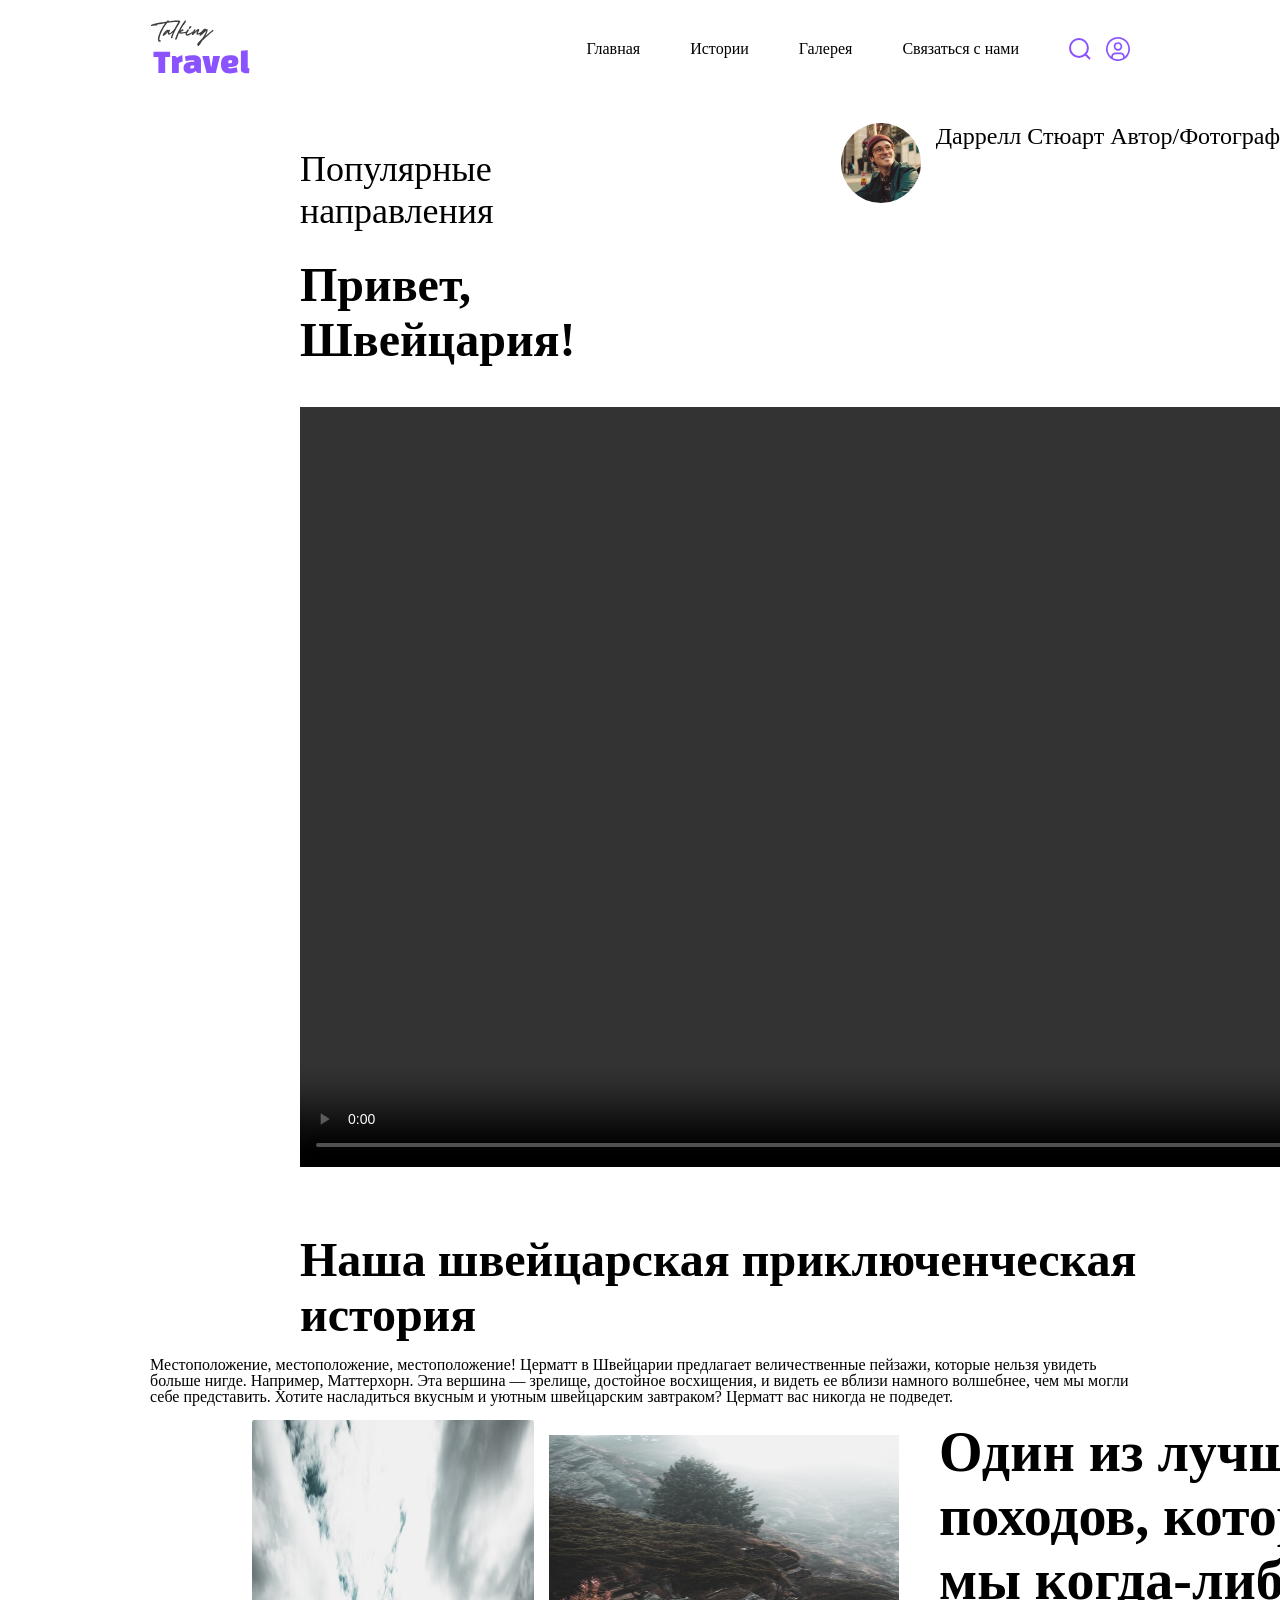
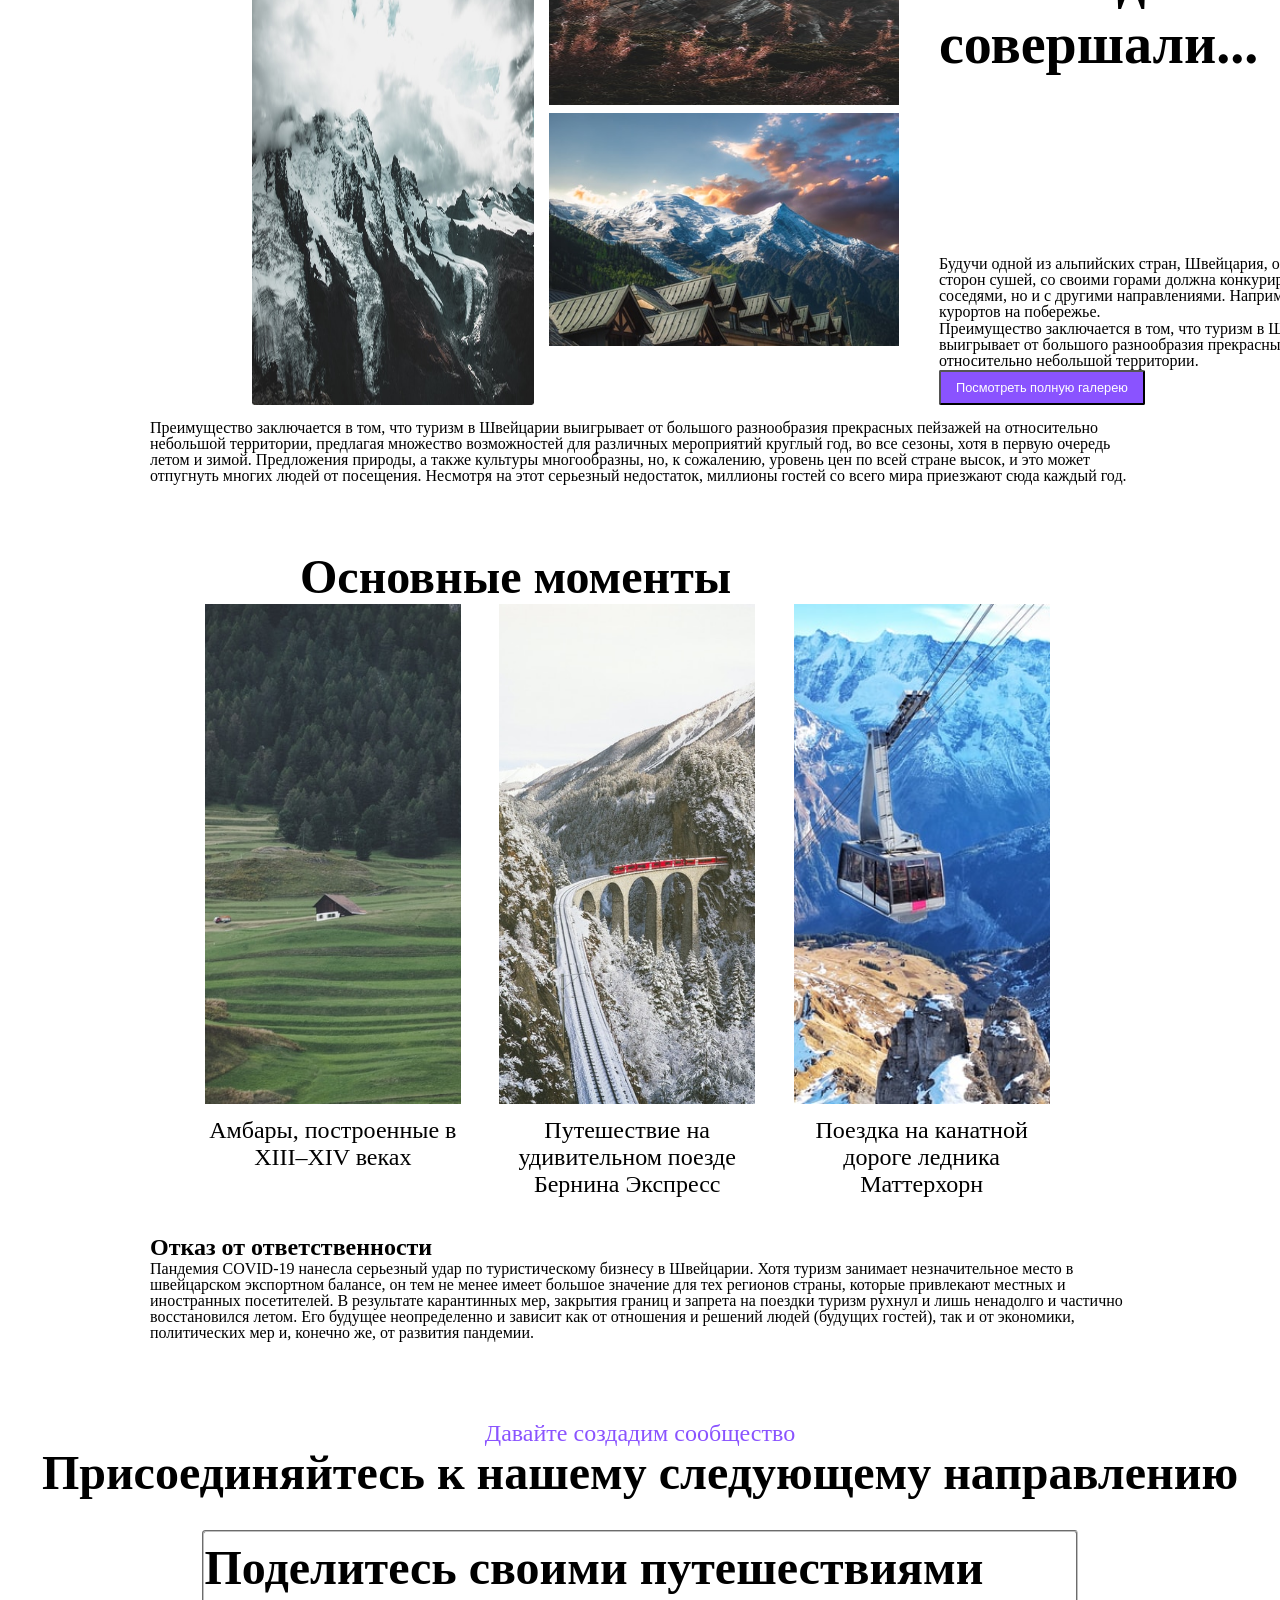
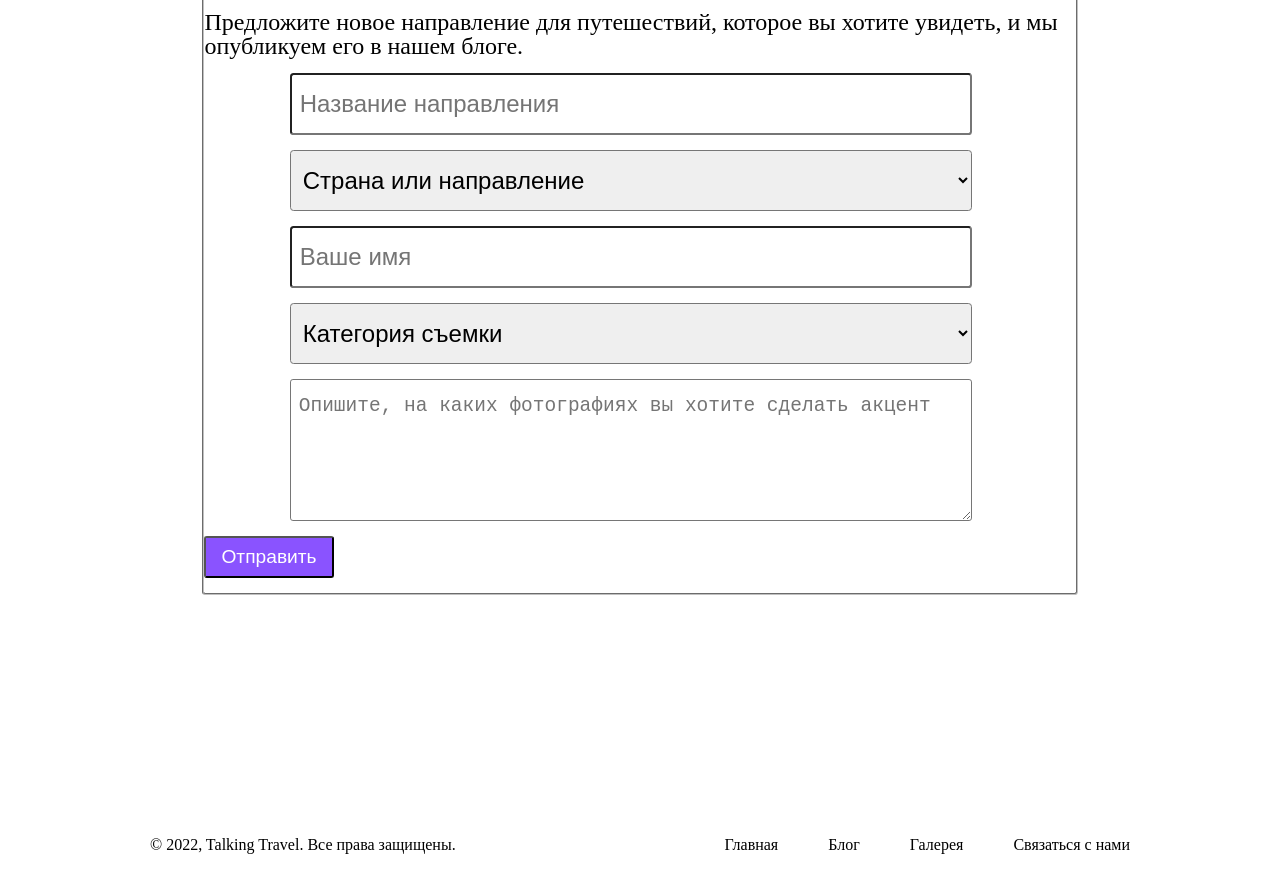
==== Blog.html @ bfe8cf9f "Всё что есть" ====
<!DOCTYPE html>
<html lang="ru">
<head>
  <meta charset="UTF-8" />
  <meta name="viewport" content="width=device-width, initial-scale=1.0" />
  <link rel="stylesheet" href="css/base.css" />
  <link rel="stylesheet" href="css/layout.css" />
  <link rel="stylesheet" href="css/components.css" />
  <link rel="stylesheet" href="css/grid.css" />
  <link rel="stylesheet" href="css/forms.css" />
  <link rel="stylesheet" href="css/backgrounds.css" />
  <title>Главная</title>
</head>
<body>
  <header>
    <picture class="header_logo">
      <img src="assets/images/Logo.svg" alt="Логотип" />
    </picture>
    <nav class="navigation_menu">
      <ul class="navigation_menu_list">
        <li><a href="index.html">Главная</a></li>
        <li><a href="#">Истории</a></li>
        <li><a href="#">Галерея</a></li>
        <li><a href="#">Связаться с нами</a></li>
      </ul>
      <div class="navigation_menu_icons">
        <img src="assets/images/search.svg" alt="Поиск" />
        <img src="assets/images/profile.svg" alt="Профиль" />
      </div>
    </nav>
  </header>

  <main>
    <section class="split_screen_noflex">
      <div class="split_screen">
        <div>
          <span class="split_screen">Популярные направления</span>
          <h2 class="split_screen_header_smaller">Привет, Швейцария!</h2>
        </div>
        <div class="split_screen_right">
          <img src="assets/images/author.png" alt="Даррелл Стюарт" />
          <div class="author_block">
            <p>Даррелл Стюарт</p>
            <p>Автор/Фотограф</p>
          </div>
        </div>
      </div>

      <div class="split_screen">
        <video controls muted>
          <source src="assets/videos/Vidos.mp4" type="video/mp4" />
          Ваш браузер не поддерживает видео.
        </video>
      </div>

      <div class="split_screen">
        <h2 class="split_screen_header_smaller">Наша швейцарская приключенческая история</h2>
      </div>

      <div class="split_screen_text">
        <p>
          Местоположение, местоположение, местоположение! Церматт в Швейцарии предлагает величественные пейзажи, которые нельзя увидеть больше нигде. Например, Маттерхорн. Эта вершина — зрелище, достойное восхищения, и видеть ее вблизи намного волшебнее, чем мы могли себе представить. Хотите насладиться вкусным и уютным швейцарским завтраком? Церматт вас никогда не подведет.
        </p>
      </div>

      <div class="split_screen_noflex_custom">
        <div>
          <div class="item_left_align">
            <img src="assets/images/bigImage.jpg" alt="Основное изображение" />
          </div>
        </div>
        <div class="picture_column">
          <img src="assets/images/smallImage1.jpg" alt="Маленькое изображение 1" />
          <img src="assets/images/smallImage2.jpg" alt="Маленькое изображение 2" />
        </div>
        <div class="split_screen_text_uniq">
          <h2>Один из лучших походов, которые мы когда-либо совершали...</h2>
          <div class="space"></div>
          <p>
            Будучи одной из альпийских стран, Швейцария, окруженная со всех сторон сушей, со своими горами должна конкурировать не только с соседями, но и с другими направлениями. Например, здесь нет курортов на побережье.
          </p>
          <p>
            Преимущество заключается в том, что туризм в Швейцарии выигрывает от большого разнообразия прекрасных пейзажей на относительно небольшой территории.
          </p>
          <div>
            <button type="button" class="split_screen_button_alternative">
              Посмотреть полную галерею
            </button>
          </div>
        </div>
      </div>

      <div class="split_screen_text">
        <p>
          Преимущество заключается в том, что туризм в Швейцарии выигрывает от большого разнообразия прекрасных пейзажей на относительно небольшой территории, предлагая множество возможностей для различных мероприятий круглый год, во все сезоны, хотя в первую очередь летом и зимой. Предложения природы, а также культуры многообразны, но, к сожалению, уровень цен по всей стране высок, и это может отпугнуть многих людей от посещения. Несмотря на этот серьезный недостаток, миллионы гостей со всего мира приезжают сюда каждый год.
        </p>
      </div>

      <div class="split_screen">
        <h2 class="split_screen_header_smaller">Основные моменты</h2>
      </div>
    </section>

    <section class="grid_narrow">
      <div class="item">
        <img src="assets/images/rowImage5.jpg" alt="Амбары XIII–XIV веков" />
        <p class="screen_center">Амбары, построенные в XIII–XIV веках</p>
      </div>
      <div class="item">
        <img src="assets/images/rowImage6.jpg" alt="Поезд Бернина Экспресс" />
        <p class="screen_center">Путешествие на удивительном поезде Бернина Экспресс</p>
      </div>
      <div class="item">
        <img src="assets/images/rowImage7.jpg" alt="Канатная дорога Маттерхорна" />
        <p class="screen_center">Поездка на канатной дороге ледника Маттерхорн</p>
      </div>
    </section>

    <section class="split_screen_noflex">
      <div class="split_screen_text">
        <h3>Отказ от ответственности</h3>
        <p>
          Пандемия COVID-19 нанесла серьезный удар по туристическому бизнесу в Швейцарии. Хотя туризм занимает незначительное место в швейцарском экспортном балансе, он тем не менее имеет большое значение для тех регионов страны, которые привлекают местных и иностранных посетителей. В результате карантинных мер, закрытия границ и запрета на поездки туризм рухнул и лишь ненадолго и частично восстановился летом. Его будущее неопределенно и зависит как от отношения и решений людей (будущих гостей), так и от экономики, политических мер и, конечно же, от развития пандемии.
        </p>
      </div>
    </section>

    <section class="space"></section>

    <section class="join_background">
      <div class="screen_center">
        <p class="screen_center_colored">Давайте создадим сообщество</p>
      </div>
      <div class="screen_center">
        <h2 class="screen_center_head">Присоединяйтесь к нашему следующему направлению</h2>
      </div>
      <form action="formHandler.js" method="post" class="screen_center">
        <fieldset class="split_screen_noflex">
          <h2 class="split_screen_header_smaller_nopadding">Поделитесь своими путешествиями</h2>
          <p class="split_screen_noflex">
            Предложите новое направление для путешествий, которое вы хотите увидеть, и мы<br />
            опубликуем его в нашем блоге.
          </p>

          <input type="text" placeholder="Название направления" class="form_element" />
          <select class="form_element">
            <option value="" disabled selected>Страна или направление</option>
            <option value="other">Что-то еще</option>
          </select>
          <input type="text" placeholder="Ваше имя" class="form_element" />
          <select class="form_element">
            <option value="" disabled selected>Категория съемки</option>
            <option value="other">Что-то еще</option>
          </select>
          <textarea rows="5" cols="45" name="text" class="form_element" placeholder="Опишите, на каких фотографиях вы хотите сделать акцент"></textarea>
          <input type="submit" value="Отправить" class="split_screen_button_alternative" />
        </fieldset>
      </form>
    </section>
  </main>

  <footer class="navigation_menu">
    <p>&copy; 2022, Talking Travel. Все права защищены.</p>
    <nav class="navigation_menu">
      <ul class="navigation_menu_list">
        <li><a href="index.html">Главная</a></li>
        <li><a href="#">Блог</a></li>
        <li><a href="#">Галерея</a></li>
        <li><a href="#">Связаться с нами</a></li>
      </ul>
    </nav>
  </footer>
</body>
</html>
---- css/base.css ----
body {
    font-family: Roboto;
}
* {
  margin: 0;
  box-sizing: border-box;
  text-decoration: none;
}
---- css/layout.css ----
header,
footer {
  display: flex;
  align-items: center;
  justify-content: space-between;
  padding: 15px 150px;
}
.space {
  height: 80px;
}

.navigation_menu,
.navigation_menu_list,
.navigation_menu_icons {
  display: flex;
  justify-content: space-between;
  flex-wrap: nowrap;
  align-items: center;
  gap: 50px;
}
.navigation_menu_list {
  justify-content: center;
}
.navigation_menu_icons {
  gap: 15px;
}
---- css/components.css ----
.navigation_menu_list li,
.navigation_menu_list a,
.split_screen p,
.split_screen_noflex p,
.split_screen_nopadding p,
.split_screen a,
.split_screen_text a,
.split_screen_text_uniq a {
  display: inline-block;
  color: #000;
  font-style: normal;
  font-size: 1em;
  line-height: 100%;
  font-weight: 400;
  letter-spacing: 0%;
}

.split_screen_nopadding p {
  font-size: 0.6em;
}

.split_screen a,
.split_screen_noflex a {
  color: #8a53ff;
}

.split_screen,
.split_screen_nopadding,
.split_screen_header,
.split_screen_header_smaller,
.split_screen_noflex,
.split_screen_second,
.split_screen_right,
.split_screen_text,
.split_screen_noflex_custom,
.split_screen_nopadding_small {
  padding-left: 150px;
  display: flex;
  text-align: left;
  margin: 0;
}

.split_screen {
  padding-top: 25px;
  justify-content: flex-start;
  font-size: 1.5em;
}

.split_screen_nopadding {
  padding-left: 0;
  padding-top: 25px;
  justify-content: center;
  font-size: 1.5em;
  gap: 15px;
}

.split_screen_header {
  padding-top: 170px;
  justify-content: left;
  font-size: 4em;
  font-family: Changa One;
}

.split_screen_header_smaller {
  padding-top: 25px;
  text-align: inherit;
  justify-content: inherit;
  font-size: 1.5em;
  font-family: Changa One;
}

.split_screen_button {
  background-color: #8a53ff;
  font-size: 0.8em;
  color: #ffff;
  border-radius: 0.15em;
  padding: 15px 15px;
  margin: 0;
  outline: none;
}

.split_screen_button_alternative {
  background-color: #8a53ff;
  font-size: 0.8em;
  color: #ffff;
  border-radius: 0.15em;
  padding: 8px 15px;
  margin: 0;
  outline: none;
}

.screen_center {
  display: flex;
  text-align: center;
  font-size: 1.5em;
  margin: 0;
  justify-content: center;
  gap: 15px;
}

.screen_center_colored {
  display: inline-block;
  color: #8a53ff;
  font-family: Roboto;
  font-size: 1em;
  line-height: 100%;
  font-weight: 400;
  letter-spacing: 0%;
}

.screen_center_header_smaller,
.split_screen_noflex h2,
.screen_center_head {
  display: flex;
  text-align: inherit;
  justify-content: inherit;
  font-size: 2em;
  margin: 0;
  font-family: Changa One;
}

.screen_center_head {
  text-align: center;
  justify-content: center;
  padding-bottom: 30px;
}

.split_screen_header_smaller_nopadding {
  display: inherit;
  text-align: inherit;
  justify-content: inherit;
  font-size: 1.2em;
  margin: 0;
  font-family: Changa One;
}

.split_screen_noflex {
  padding-left: 0;
  justify-content: space-between;
  flex-direction: column;
  align-items: flex-start;
  font-size: 1em;
  gap: 15px;
  border-radius: 0.15em;
}

.split_screen_noflex_custom {
  padding-left: 150px;
  flex-direction: row;
  align-items: left;
  font-size: 1em;
  gap: 15px;
  border-radius: 0.15em;
}

.split_screen_noflex picture,
.split_screen_second picture {
  object-fit: cover;
  display: flex;
  width: 600px;
  height: 550px;
  border-radius: 0.15em;
}

.split_screen_smaller {
  object-fit: cover;
  display: flex;
  width: 200px;
  height: 400px;
  border-radius: 0.15em;
}

.split_screen_noflex_small {
  padding-top: 40px;
  padding-left: 40px;
  display: flex;
  align-items: center;
  font-size: 1em;
  margin: 0;
}

.split_screen_noflex_small picture,
.split_screen_nopadding picture {
  object-fit: cover;
  display: block;
  margin: 0;
  width: 400px;
  height: 400px;
}

.split_screen_noflex_small img,
.split_screen_nopadding img {
  width: 200px;
  height: 200px;
  object-fit: contain;
  display: block;
}

.split_screen_second {
  padding-top: 20px;
  justify-content: left;
  font-size: 1.5em;
  gap: 15px;
}

.split_screen_right {
  flex-direction: row;
  justify-content: flex-end;
  height: 100px;
  width: 650px;
  gap: 15px;
}

.split_screen_right img {
  height: 80px;
  border-radius: 2em;
}

.picture_column img {
  height: 270px;
  width: 350px;
}

.split_screen video {
  padding-left: 150px;
  justify-content: center;
  width: 1380px;
  height: 760px;
  object-fit: cover;
}

.split_screen_text {
  padding-right: 150px;
  flex-direction: column;
}

.split_screen_text_uniq {
  padding-right: 130px;
  margin-left: -75px;
  width: 600px;
  height: 100%;
  flex-direction: column;
}

.split_screen_text_uniq h2 {
  font-size: 3.5em;
  margin-bottom: 100px;
}

.split_screen_text a,
.split_screen_text_uniq a {
  padding-right: 50px;
  color: #000;
  font-size: 1.2em;
}

.split_screen_text h3 {
  color: #000;
  font-size: 1.5em;
  font-family: Roboto;
  font-style: normal;
}

@media (max-width: 480px) {
  .navigation_menu_list li,
  .navigation_menu_list a,
  .split_screen p,
  .split_screen_noflex p,
  .split_screen_nopadding p,
  .split_screen a,
  .split_screen_text a {
    font-size: 0.8em;
  }

  .split_screen_header {
    font-size: 1.5em;
    padding-top: 90px;
  }

  .split_screen,
  .split_screen_nopadding,
  .split_screen_noflex,
  .split_screen_second,
  .split_screen_right,
  .split_screen_text,
  .split_screen_text_uniq {
    padding-left: 0;
    padding-right: 0;
    font-size: 1em;
    flex-direction: column;
    gap: 15px;
  }

  .split_screen_noflex picture {
    width: 100vw;
    height: auto;
  }

  .picture_column {
    width: 100%;
    height: auto;
    padding-left: 0;
  }
}

.split_screen picture,
.split_screen_second picture {
  max-width: 50%;
  max-height: 100%;
  display: block;
  overflow: hidden;
}

.split_screen_second picture {
  max-width: 70%;
}

.split_screen picture img .split_screen_second img {
  width: 100%;
  height: auto;
  object-fit: cover;
  border-radius: 0.15em;
}

.picture_column {
  flex-direction: column;
  padding-top: 15px;
  width: 450px;
  height: 500px;
  display: flex;
  align-items: flex-start;
  font-size: 1em;
  margin: 0;
  gap: 8px;
}

.author_block {
  flex-direction: column;
  align-items: center;
  gap: 15px;
}

.split_screen_nopadding_small {
  padding-left: 0;
  padding-right: 0;
  font-size: 1em;
  gap: 8px;
}

.split_screen_nopadding_small img {
  width: 100px;
  height: 100px;
}

.item_row_button {
  display: flex;
  align-items: center;
  gap: 24px;
  padding-top: 25px;
}

.video-cta {
  display: flex;
  align-items: center;
  gap: 8px;
  margin: 0;
  color: #000;
  font-size: 1em;
  text-decoration: none;
  cursor: pointer;
}

.video-cta img {
  width: 32px;
  height: 32px;
  display: block;
}

.video-cta figcaption {
  margin: 0;
  line-height: 1;
}

.featured-section {
  margin-bottom: 80px;
}
---- css/grid.css ----
.grid {
  padding-left: 8vw;
  padding-right: 8vw;
  margin: 0;
  display: grid;
  grid-template-columns: repeat(4, 1fr);
  gap: 2vw;
  margin-bottom: 20px;
}

.grid_narrow {
  padding-left: 16vw;
  padding-right: 16vw;
  margin: 0;
  display: grid;
  grid-template-columns: repeat(3, 1fr);
  gap: 1vw;
}

.grid_row {
  margin-left: -16vw;
  padding-right: 8vw;
  display: grid;
  grid-template-rows: repeat(4, 1fr);
  gap: 1vw;
}

.item,
.item_row,
.item_left_align {
  margin: 0;
  display: flex;
  flex-direction: column;
  text-align: center;
  align-items: center;
  width: 20vw;
  height: 70vh;
  overflow: hidden;
  gap: 1vw;
}

.item_left_align {
  padding-left: 8vw;
  flex-direction: row;
  align-items: flex-start;
  width: 30vw;
  height: 100%;
}

.item_left_align img {
  width: 100%;
  height: 100%;
  overflow: hidden;
  border-radius: 0.15em;
}

.item_row {
  flex-direction: row;
  width: 40vw;
  height: 25vh;
  overflow: hidden;
  align-items: flex-start;
  text-align: left;
}

.item_row_button {
  padding-left: 150px;
  margin: 0;
  display: flex;
  flex-direction: row;
  width: 30opx;
  height: 100px;
  overflow: hidden;
  align-items: center;
}

.item_row_button img {
  object-fit: contain;
  display: flex;
  width: 75px;
  height: 50px;
  overflow: hidden;
  border-radius: 0.15em;
}
.grid img,
.grid_row img,
.grid_narrow img {
  object-fit: cover;
  display: flex;
  width: 400px;
  height: 500px;
  overflow: hidden;
  border-radius: 0.15em;
}
.grid_row img {
  width: 250px;
  height: 150px;
}
---- css/forms.css ----
.form_element {
  padding-left: 8px;
  width: 80%;
  padding-top: 15px;
  padding-bottom: 15px;
  text-align: left center;
  justify-content: center;
  font-size: 1em;
  margin: 0 auto;
  border-radius: 0.15em;
  display: block;
}
---- css/backgrounds.css ----
.main_background,
.join_background {
  background-repeat: no-repeat;
  background-position: center;
  background-size: cover;
  background-attachment: fixed;
  width: 100vw;
  margin-bottom: 100px;
}

.main_background {
  background-image: url("../assets/images/background.jpg");
  height: 80vh;
}

.join_background {
  background-image: url("../assets/images/join-bg.png");
  height: 100vh;
}

@media (max-width: 480px) {
  .main_background {
    height: 60vh;
  }

  .join_background {
    height: 80vh;
  }
}
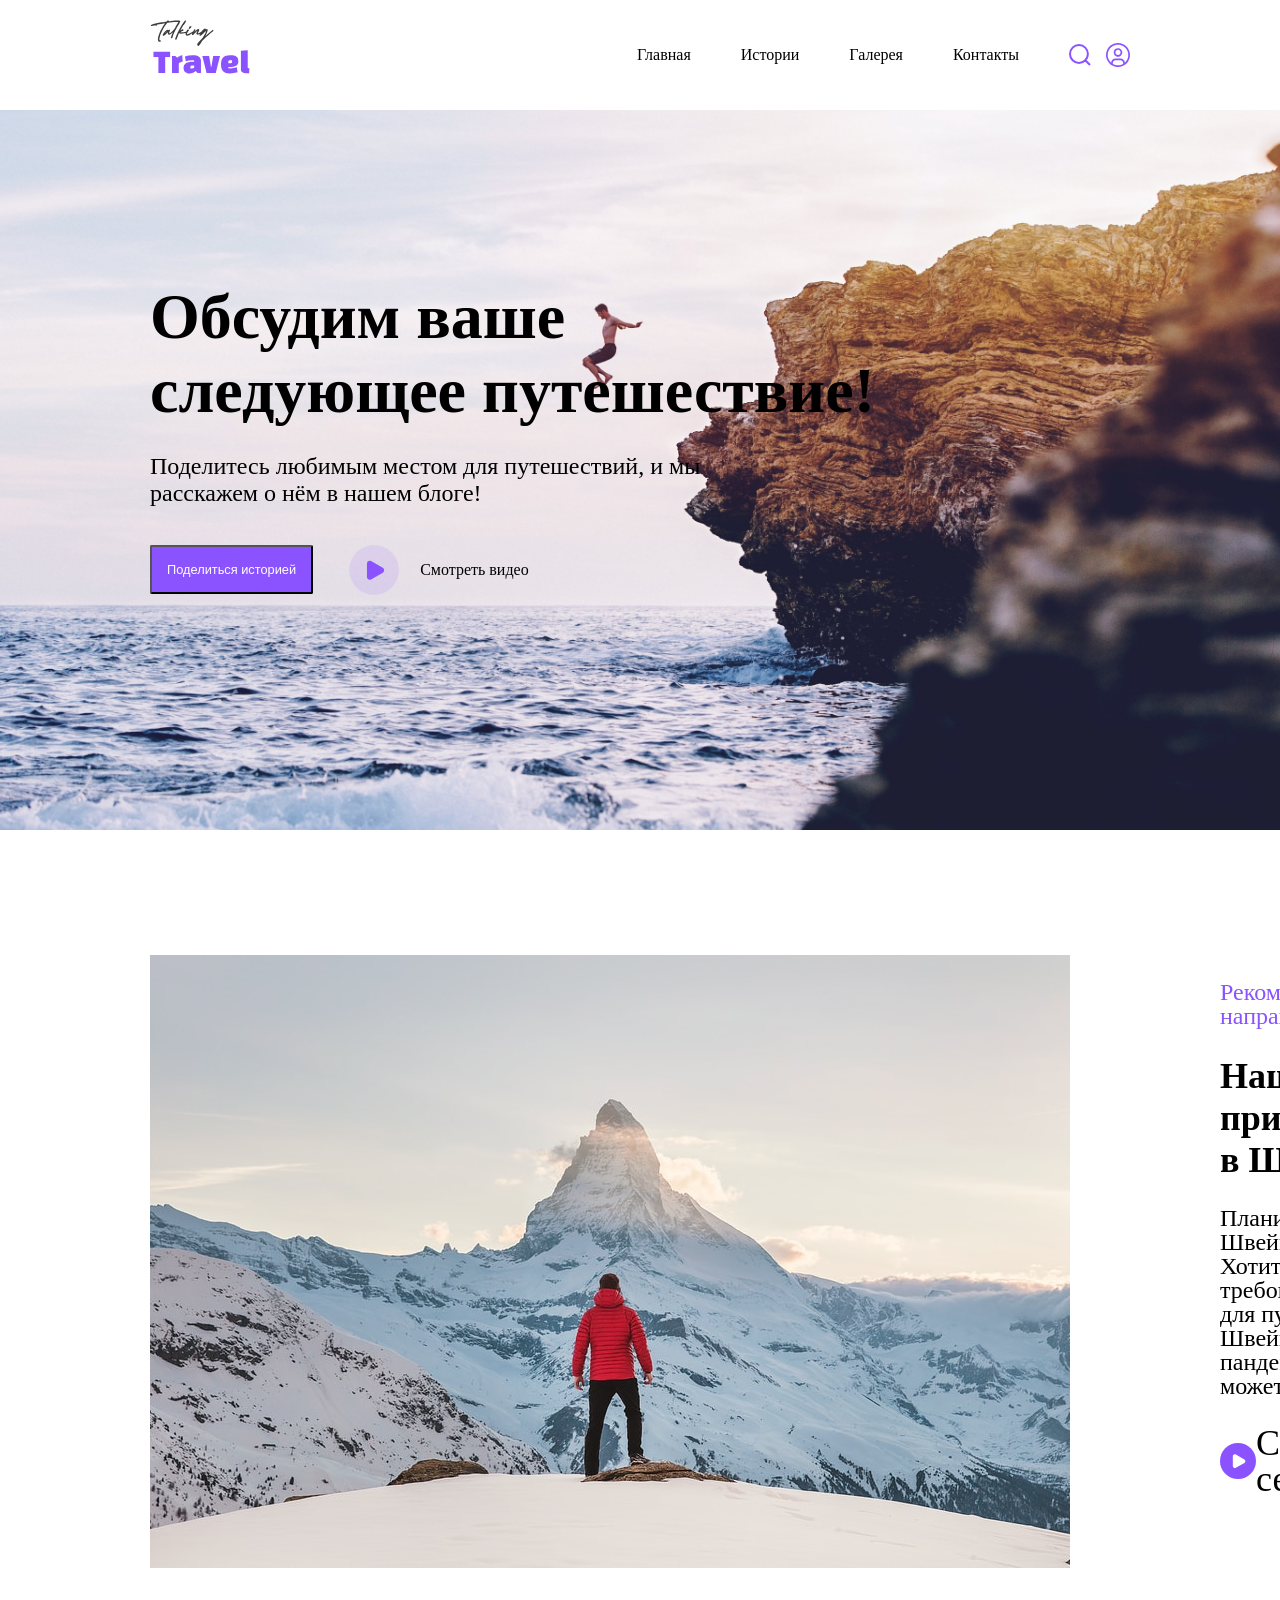
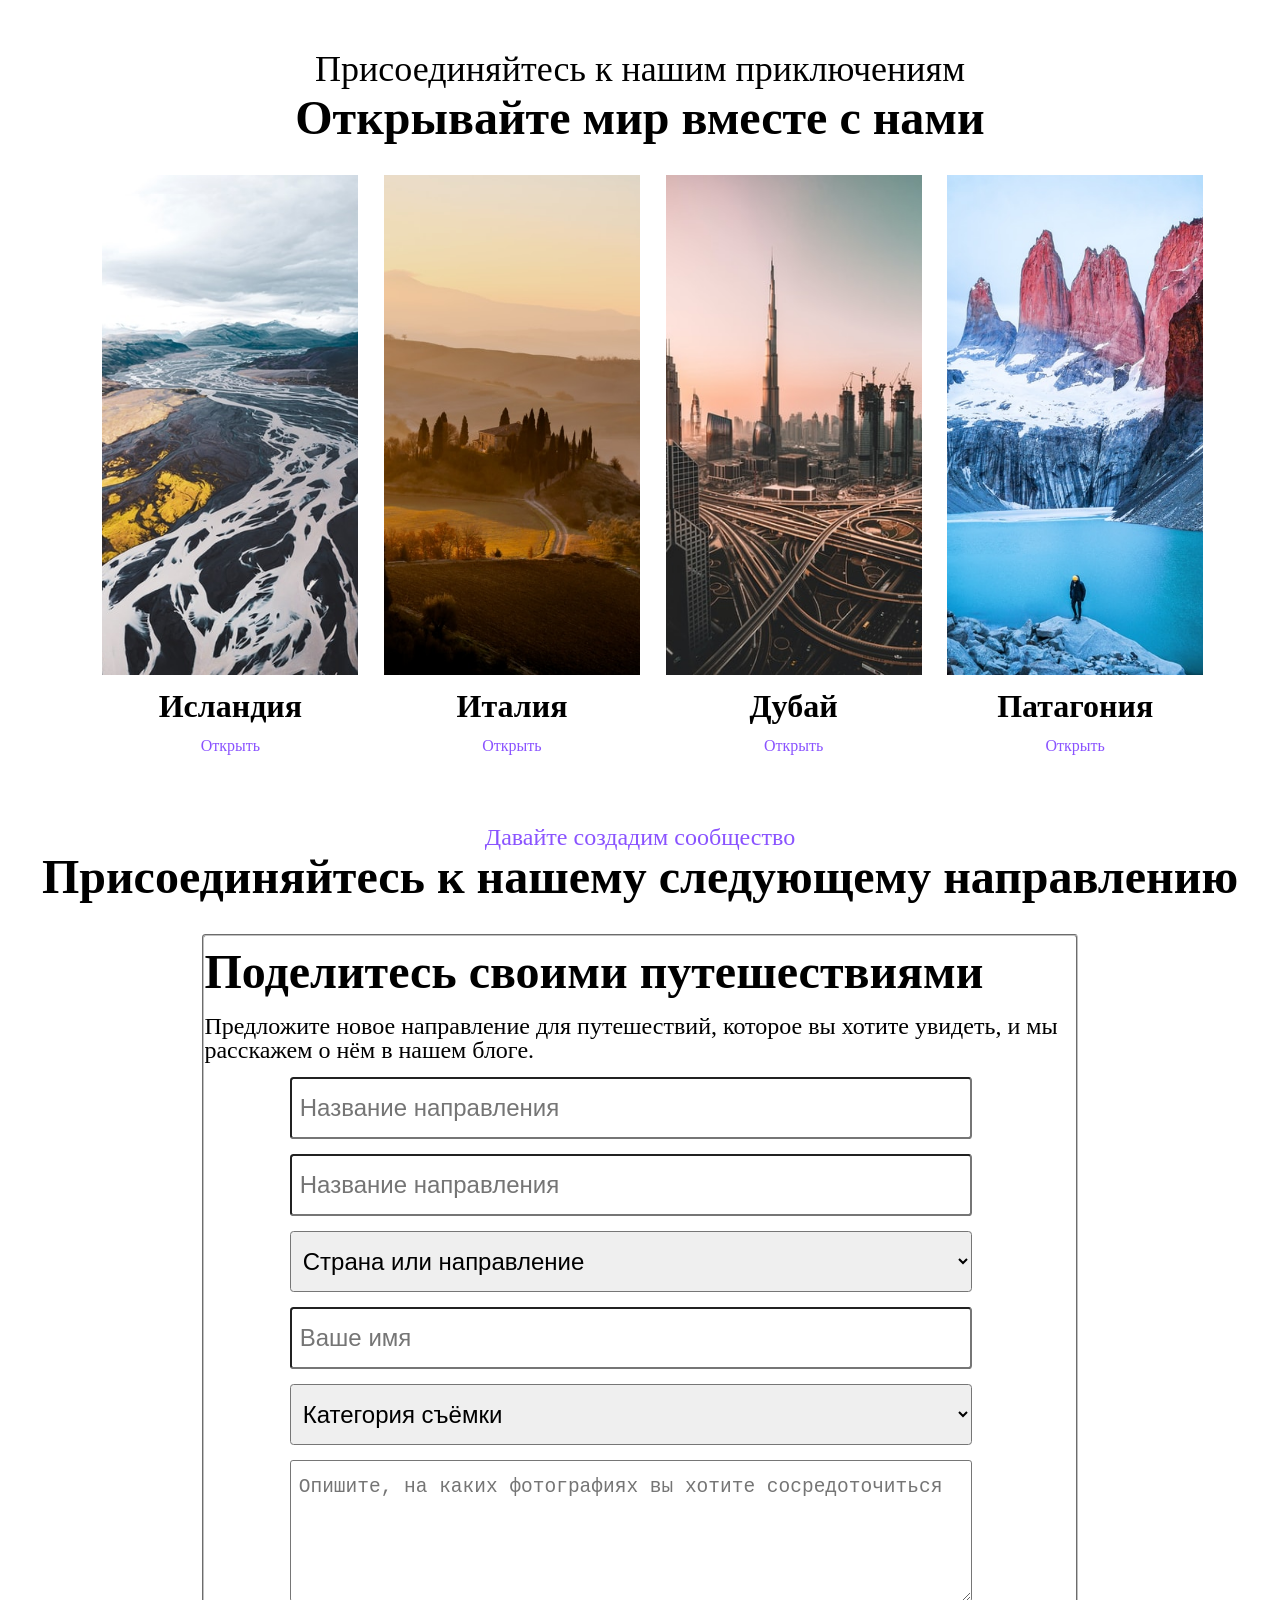
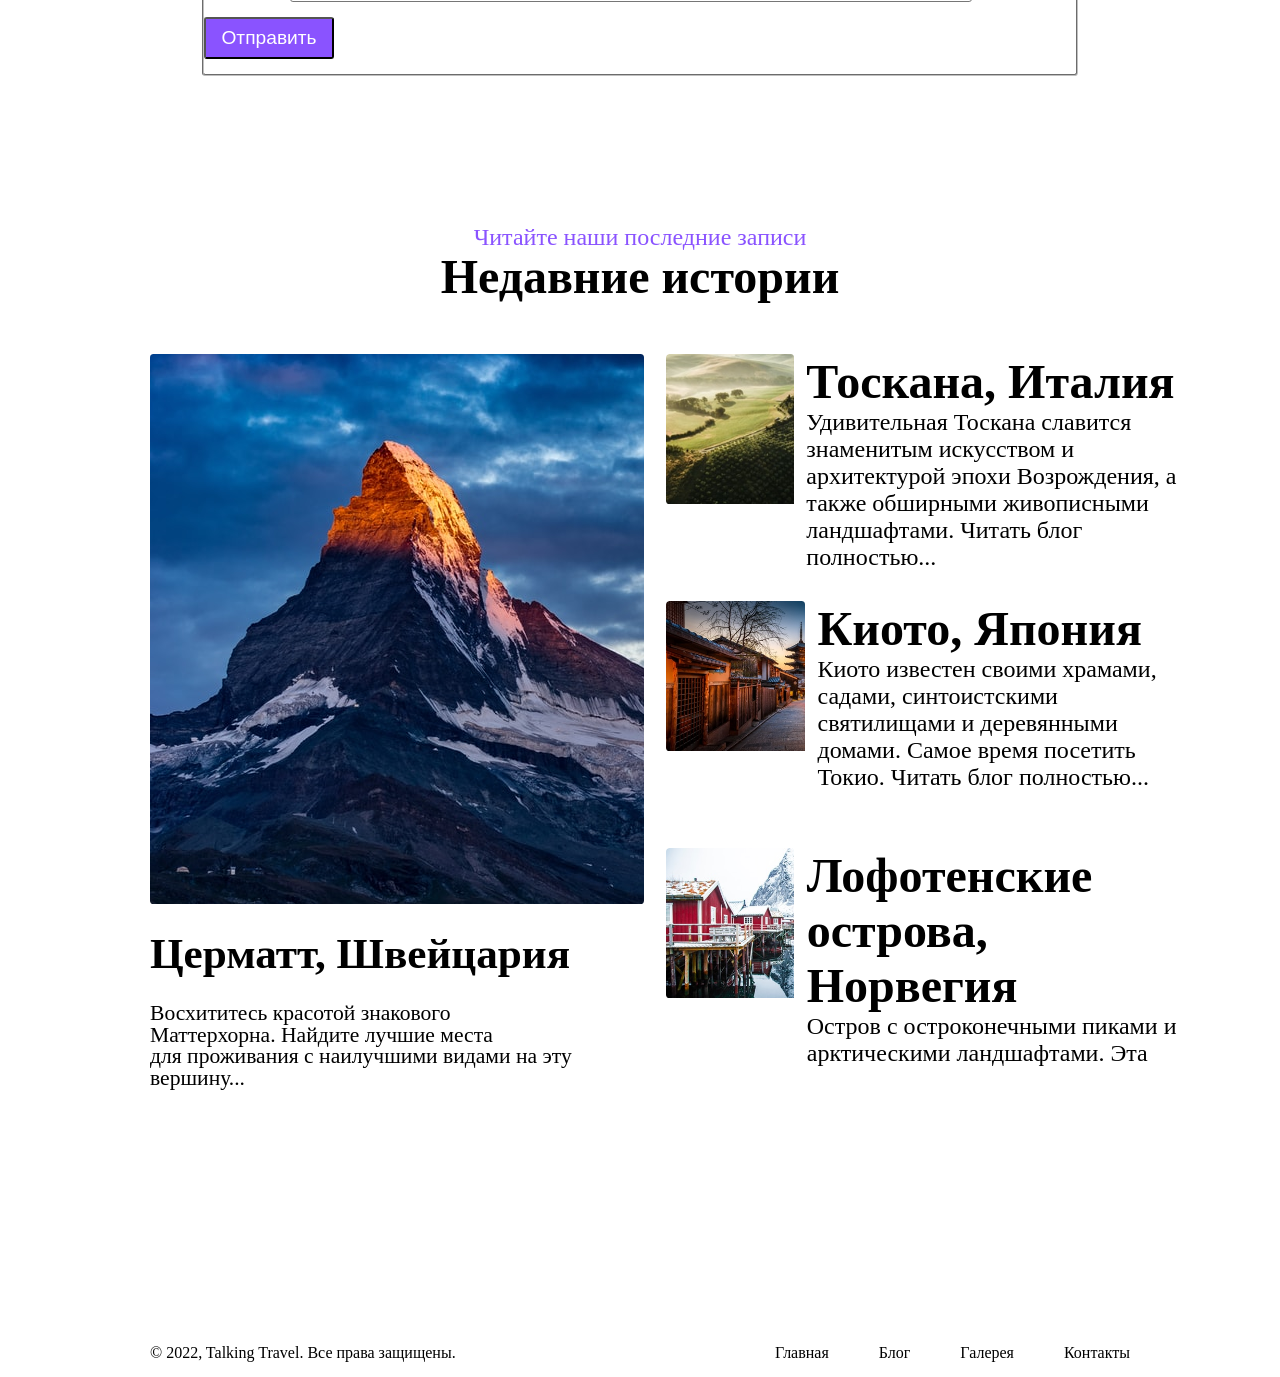
==== commit ec72bd4b: "Add files via upload" ====
--- a/Blog.html
+++ b/Blog.html
@@ -1,174 +1,251 @@
 <!DOCTYPE html>
 <html lang="ru">
-<head>
-  <meta charset="UTF-8" />
-  <meta name="viewport" content="width=device-width, initial-scale=1.0" />
-  <link rel="stylesheet" href="css/base.css" />
-  <link rel="stylesheet" href="css/layout.css" />
-  <link rel="stylesheet" href="css/components.css" />
-  <link rel="stylesheet" href="css/grid.css" />
-  <link rel="stylesheet" href="css/forms.css" />
-  <link rel="stylesheet" href="css/backgrounds.css" />
-  <title>Главная</title>
-</head>
-<body>
-  <header>
-    <picture class="header_logo">
-      <img src="assets/images/Logo.svg" alt="Логотип" />
-    </picture>
-    <nav class="navigation_menu">
-      <ul class="navigation_menu_list">
-        <li><a href="index.html">Главная</a></li>
-        <li><a href="#">Истории</a></li>
-        <li><a href="#">Галерея</a></li>
-        <li><a href="#">Связаться с нами</a></li>
-      </ul>
-      <div class="navigation_menu_icons">
-        <img src="assets/images/search.svg" alt="Поиск" />
-        <img src="assets/images/profile.svg" alt="Профиль" />
-      </div>
-    </nav>
-  </header>
-
-  <main>
-    <section class="split_screen_noflex">
-      <div class="split_screen">
+  <head>
+    <meta charset="UTF-8" />
+    <meta name="viewport" content="width=device-width, initial-scale=1.0" />
+    <link rel="stylesheet" href="css/base.css" />
+    <link rel="stylesheet" href="css/layout.css" />
+    <link rel="stylesheet" href="css/components.css" />
+    <link rel="stylesheet" href="css/grid.css" />
+    <link rel="stylesheet" href="css/forms.css" />
+    <link rel="stylesheet" href="css/backgrounds.css" />
+    <title>Главная</title>
+  </head>
+  <body>
+    <header>
+      <picture class="space">
+        <img src="assets/images/logo.svg" alt="Логотип" />
+      </picture>
+      <nav class="navigation_menu">
+        <ul class="navigation_menu_list">
+          <li><a href="#">Главная</a></li>
+          <li><a href="blog.html">Истории</a></li>
+          <li><a href="#">Галерея</a></li>
+          <li><a href="#">Контакты</a></li>
+        </ul>
+        <div class="navigation_menu_icons">
+          <img src="assets/images/icon-search.svg" alt="Поиск" />
+          <img src="assets/images/icon-profile.svg" alt="Профиль" />
+        </div>
+      </nav>
+    </header>
+
+    <main>
+      <section class="main_background">
+        <h2 class="split_screen_header">
+          Обсудим ваше <br />
+          следующее путешествие!
+        </h2>
+        <p class="split_screen">
+          Поделитесь любимым местом для путешествий, и мы <br />
+          расскажем о нём в нашем блоге!
+        </p>
+        <div class="item_row_button">
+          <button type="button" class="split_screen_button">
+            Поделиться историей
+          </button>
+
+          <figure class="video-cta">
+            <img src="assets/images/icon-play-hero.svg" alt="Смотреть видео" />
+            <figcaption>Смотреть видео</figcaption>
+          </figure>
+        </div>
+      </section>
+
+      <section class="split_screen featured-section">
+        <img
+          src="assets/images/blog-swiss-alps.jpg"
+          alt="Путешествие в Швейцарию"
+        />
         <div>
-          <span class="split_screen">Популярные направления</span>
-          <h2 class="split_screen_header_smaller">Привет, Швейцария!</h2>
-        </div>
-        <div class="split_screen_right">
-          <img src="assets/images/author.png" alt="Даррелл Стюарт" />
-          <div class="author_block">
-            <p>Даррелл Стюарт</p>
-            <p>Автор/Фотограф</p>
-          </div>
-        </div>
-      </div>
-
-      <div class="split_screen">
-        <video controls muted>
-          <source src="assets/videos/Vidos.mp4" type="video/mp4" />
-          Ваш браузер не поддерживает видео.
-        </video>
-      </div>
-
-      <div class="split_screen">
-        <h2 class="split_screen_header_smaller">Наша швейцарская приключенческая история</h2>
-      </div>
-
-      <div class="split_screen_text">
-        <p>
-          Местоположение, местоположение, местоположение! Церматт в Швейцарии предлагает величественные пейзажи, которые нельзя увидеть больше нигде. Например, Маттерхорн. Эта вершина — зрелище, достойное восхищения, и видеть ее вблизи намного волшебнее, чем мы могли себе представить. Хотите насладиться вкусным и уютным швейцарским завтраком? Церматт вас никогда не подведет.
-        </p>
-      </div>
-
-      <div class="split_screen_noflex_custom">
+          <a class="split_screen">Рекомендуемое направление</a>
+          <h2 class="split_screen_header_smaller">
+            Наш блог о приключениях в Швейцарии
+          </h2>
+          <p class="split_screen">
+            Планируете поездку в Швейцарские Альпы? Хотите узнать о требованиях
+            <br />
+            для путешествия в Швейцарию во время пандемии? Наш блог может помочь!
+          </p>
+          <div class="split_screen">
+            <img src="assets/images/icon-play-small.svg" alt="Смотреть сейчас" />
+            <p>Смотреть сейчас</p>
+          </div>
+        </div>
+      </section>
+
+      <section class="screen_center">
+        <a class="screen_center">Присоединяйтесь к нашим приключениям</a>
+      </section>
+      <section class="screen_center">
+        <h2 class="screen_center_head">Открывайте мир вместе с нами</h2>
+      </section>
+
+      <section class="grid">
+        <div class="item">
+          <img src="assets/images/dest-iceland.jpg" alt="Исландия" />
+          <h2 class="screen_center_header_smaller">Исландия</h2>
+          <p class="screen_center_colored">Открыть</p>
+        </div>
+        <div class="item">
+          <img src="assets/images/dest-italy.jpg" alt="Италия" />
+          <h2 class="screen_center_header_smaller">Италия</h2>
+          <p class="screen_center_colored">Открыть</p>
+        </div>
+        <div class="item">
+          <img src="assets/images/dest-dubai.jpg" alt="Дубай" />
+          <h2 class="screen_center_header_smaller">Дубай</h2>
+          <p class="screen_center_colored">Открыть</p>
+        </div>
+        <div class="item">
+          <img src="assets/images/dest-patagonia.jpg" alt="Патагония" />
+          <h2 class="screen_center_header_smaller">Патагония</h2>
+          <p class="screen_center_colored">Открыть</p>
+        </div>
+      </section>
+
+      <section class="join_background">
+        <div class="screen_center">
+          <p class="screen_center_colored">Давайте создадим сообщество</p>
+        </div>
+        <div class="screen_center">
+          <h2 class="screen_center_head">
+            Присоединяйтесь к нашему следующему направлению
+          </h2>
+        </div>
+        <form action="formHandler.js" autocomplete="on" class="screen_center">
+          <fieldset class="split_screen_noflex">
+            <h2 class="split_screen_header_smaller_nopadding">
+              Поделитесь своими путешествиями
+            </h2>
+            <p class="split_screen_noflex">
+              Предложите новое направление для путешествий, которое вы хотите
+              увидеть, и мы <br />
+              расскажем о нём в нашем блоге.
+            </p>
+            <input
+              type="text"
+              placeholder="Название направления"
+              class="form_element"
+            />
+            <input
+              type="text"
+              placeholder="Название направления"
+              class="form_element"
+            />
+            <select class="form_element">
+              <option value="">Страна или направление</option>
+              <option value="other">Что-то другое</option>
+            </select>
+            <input type="text" placeholder="Ваше имя" class="form_element" />
+            <select class="form_element">
+              <option value="">Категория съёмки</option>
+              <option value="other">Что-то другое</option>
+            </select>
+            <textarea
+              rows="5"
+              cols="45"
+              name="text"
+              class="form_element"
+              placeholder="Опишите, на каких фотографиях вы хотите сосредоточиться"
+            ></textarea>
+            <input
+              type="submit"
+              value="Отправить"
+              class="split_screen_button_alternative"
+            />
+          </fieldset>
+        </form>
+      </section>
+
+      <section class="screen_center">
+        <p class="screen_center_colored">Читайте наши последние записи</p>
+      </section>
+      <section class="screen_center">
+        <h2 class="screen_center_head">Недавние истории</h2>
+      </section>
+
+      <section class="split_screen_second">
         <div>
-          <div class="item_left_align">
-            <img src="assets/images/bigImage.jpg" alt="Основное изображение" />
-          </div>
-        </div>
-        <div class="picture_column">
-          <img src="assets/images/smallImage1.jpg" alt="Маленькое изображение 1" />
-          <img src="assets/images/smallImage2.jpg" alt="Маленькое изображение 2" />
-        </div>
-        <div class="split_screen_text_uniq">
-          <h2>Один из лучших походов, которые мы когда-либо совершали...</h2>
-          <div class="space"></div>
-          <p>
-            Будучи одной из альпийских стран, Швейцария, окруженная со всех сторон сушей, со своими горами должна конкурировать не только с соседями, но и с другими направлениями. Например, здесь нет курортов на побережье.
-          </p>
-          <p>
-            Преимущество заключается в том, что туризм в Швейцарии выигрывает от большого разнообразия прекрасных пейзажей на относительно небольшой территории.
-          </p>
-          <div>
-            <button type="button" class="split_screen_button_alternative">
-              Посмотреть полную галерею
-            </button>
-          </div>
-        </div>
-      </div>
-
-      <div class="split_screen_text">
-        <p>
-          Преимущество заключается в том, что туризм в Швейцарии выигрывает от большого разнообразия прекрасных пейзажей на относительно небольшой территории, предлагая множество возможностей для различных мероприятий круглый год, во все сезоны, хотя в первую очередь летом и зимой. Предложения природы, а также культуры многообразны, но, к сожалению, уровень цен по всей стране высок, и это может отпугнуть многих людей от посещения. Несмотря на этот серьезный недостаток, миллионы гостей со всего мира приезжают сюда каждый год.
-        </p>
-      </div>
-
-      <div class="split_screen">
-        <h2 class="split_screen_header_smaller">Основные моменты</h2>
-      </div>
-    </section>
-
-    <section class="grid_narrow">
-      <div class="item">
-        <img src="assets/images/rowImage5.jpg" alt="Амбары XIII–XIV веков" />
-        <p class="screen_center">Амбары, построенные в XIII–XIV веках</p>
-      </div>
-      <div class="item">
-        <img src="assets/images/rowImage6.jpg" alt="Поезд Бернина Экспресс" />
-        <p class="screen_center">Путешествие на удивительном поезде Бернина Экспресс</p>
-      </div>
-      <div class="item">
-        <img src="assets/images/rowImage7.jpg" alt="Канатная дорога Маттерхорна" />
-        <p class="screen_center">Поездка на канатной дороге ледника Маттерхорн</p>
-      </div>
-    </section>
-
-    <section class="split_screen_noflex">
-      <div class="split_screen_text">
-        <h3>Отказ от ответственности</h3>
-        <p>
-          Пандемия COVID-19 нанесла серьезный удар по туристическому бизнесу в Швейцарии. Хотя туризм занимает незначительное место в швейцарском экспортном балансе, он тем не менее имеет большое значение для тех регионов страны, которые привлекают местных и иностранных посетителей. В результате карантинных мер, закрытия границ и запрета на поездки туризм рухнул и лишь ненадолго и частично восстановился летом. Его будущее неопределенно и зависит как от отношения и решений людей (будущих гостей), так и от экономики, политических мер и, конечно же, от развития пандемии.
-        </p>
-      </div>
-    </section>
-
-    <section class="space"></section>
-
-    <section class="join_background">
-      <div class="screen_center">
-        <p class="screen_center_colored">Давайте создадим сообщество</p>
-      </div>
-      <div class="screen_center">
-        <h2 class="screen_center_head">Присоединяйтесь к нашему следующему направлению</h2>
-      </div>
-      <form action="formHandler.js" method="post" class="screen_center">
-        <fieldset class="split_screen_noflex">
-          <h2 class="split_screen_header_smaller_nopadding">Поделитесь своими путешествиями</h2>
-          <p class="split_screen_noflex">
-            Предложите новое направление для путешествий, которое вы хотите увидеть, и мы<br />
-            опубликуем его в нашем блоге.
-          </p>
-
-          <input type="text" placeholder="Название направления" class="form_element" />
-          <select class="form_element">
-            <option value="" disabled selected>Страна или направление</option>
-            <option value="other">Что-то еще</option>
-          </select>
-          <input type="text" placeholder="Ваше имя" class="form_element" />
-          <select class="form_element">
-            <option value="" disabled selected>Категория съемки</option>
-            <option value="other">Что-то еще</option>
-          </select>
-          <textarea rows="5" cols="45" name="text" class="form_element" placeholder="Опишите, на каких фотографиях вы хотите сделать акцент"></textarea>
-          <input type="submit" value="Отправить" class="split_screen_button_alternative" />
-        </fieldset>
-      </form>
-    </section>
-  </main>
-
-  <footer class="navigation_menu">
-    <p>&copy; 2022, Talking Travel. Все права защищены.</p>
-    <nav class="navigation_menu">
-      <ul class="navigation_menu_list">
-        <li><a href="index.html">Главная</a></li>
-        <li><a href="#">Блог</a></li>
-        <li><a href="#">Галерея</a></li>
-        <li><a href="#">Связаться с нами</a></li>
-      </ul>
-    </nav>
-  </footer>
-</body>
-</html>+          <picture>
+            <source media="(min-width: 360 px)" srcset="path" />
+            <img src="assets/images/zermatt-matterhorn.jpg" alt="гора" />
+          </picture>
+          <div class="split_screen_nopadding">
+            <div>
+              <h2 class="split_screen_header_smaller_nopadding">
+                Церматт, Швейцария
+              </h2>
+              <p class="split_screen_nopadding">
+                Восхититесь красотой знакового Маттерхорна. Найдите лучшие места
+                <br />
+                для проживания с наилучшими видами на эту вершину...
+              </p>
+            </div>
+            <picture class="split_screen_nopadding_small">
+              <source media="(min-width: 360 px)" srcset="path" />
+            </picture>
+          </div>
+        </div>
+        <div class="grid_row">
+          <div class="item_row">
+            <picture>
+              <source media="(min-width: 10 px)" srcset="path" />
+              <img src="assets/images/blog-tuscany.jpg" alt="Элемент 1" />
+            </picture>
+            <div>
+              <h2 class="screen_center_header_smaller">Тоскана, Италия</h2>
+              <p class="split_screen_noflex">
+                Удивительная Тоскана славится знаменитым искусством и архитектурой
+                эпохи Возрождения, а также обширными живописными ландшафтами.
+                Читать блог полностью...
+              </p>
+            </div>
+          </div>
+          <div class="item_row">
+            <picture>
+              <source media="(min-width: 10 px)" srcset="path" />
+              <img src="assets/images/blog-kyoto.jpg" alt="Элемент 2" />
+            </picture>
+            <div>
+              <h2 class="screen_center_header_smaller">Киото, Япония</h2>
+              <p class="split_screen_noflex">
+                Киото известен своими храмами, садами, синтоистскими святилищами и
+                деревянными домами. Самое время посетить Токио. Читать блог
+                полностью...
+              </p>
+            </div>
+          </div>
+          <div class="item_row">
+            <picture>
+              <source media="(min-width: 10 px)" srcset="path" />
+              <img src="assets/images/blog-lofoten.jpg" alt="Элемент 3" />
+            </picture>
+            <div>
+              <h2 class="screen_center_header_smaller">
+                Лофотенские острова, Норвегия
+              </h2>
+              <p class="split_screen_noflex">
+                Остров с остроконечными пиками и арктическими ландшафтами. Эта
+                удивительная земля идеально подходит для вашей следующей открытки.
+                Читать блог полностью...
+              </p>
+            </div>
+          </div>
+        </div>
+      </section>
+    </main>
+
+    <footer class="navigation_menu">
+      <p>&copy; 2022, Talking Travel. Все права защищены.</p>
+      <nav class="navigation_menu">
+        <ul class="navigation_menu_list">
+          <li><a href="#">Главная</a></li>
+          <li><a href="blog.html">Блог</a></li>
+          <li><a href="#">Галерея</a></li>
+          <li><a href="#">Контакты</a></li>
+        </ul>
+      </nav>
+    </footer>
+  </body>
+</html>
--- a/css/base.css
+++ b/css/base.css
@@ -1,8 +1,9 @@
 body {
-    font-family: Roboto;
+  font-family: Roboto;
 }
+
 * {
   margin: 0;
   box-sizing: border-box;
   text-decoration: none;
-}+}
--- a/css/layout.css
+++ b/css/layout.css
@@ -5,6 +5,7 @@
   justify-content: space-between;
   padding: 15px 150px;
 }
+
 .space {
   height: 80px;
 }
@@ -18,9 +19,11 @@
   align-items: center;
   gap: 50px;
 }
+
 .navigation_menu_list {
   justify-content: center;
 }
+
 .navigation_menu_icons {
   gap: 15px;
 }
--- a/css/components.css
+++ b/css/components.css
@@ -383,4 +383,4 @@
 
 .featured-section {
   margin-bottom: 80px;
-}+}
--- a/css/grid.css
+++ b/css/grid.css
@@ -82,6 +82,7 @@
   overflow: hidden;
   border-radius: 0.15em;
 }
+
 .grid img,
 .grid_row img,
 .grid_narrow img {
@@ -92,6 +93,7 @@
   overflow: hidden;
   border-radius: 0.15em;
 }
+
 .grid_row img {
   width: 250px;
   height: 150px;
--- a/css/backgrounds.css
+++ b/css/backgrounds.css
@@ -9,12 +9,12 @@
 }
 
 .main_background {
-  background-image: url("../assets/images/background.jpg");
+  background-image: url("../assets/images/bg-main-hero.jpg");
   height: 80vh;
 }
 
 .join_background {
-  background-image: url("../assets/images/join-bg.png");
+  background-image: url("../assets/images/bg-join-community.png");
   height: 100vh;
 }
 
@@ -26,4 +26,4 @@
   .join_background {
     height: 80vh;
   }
-}+}
